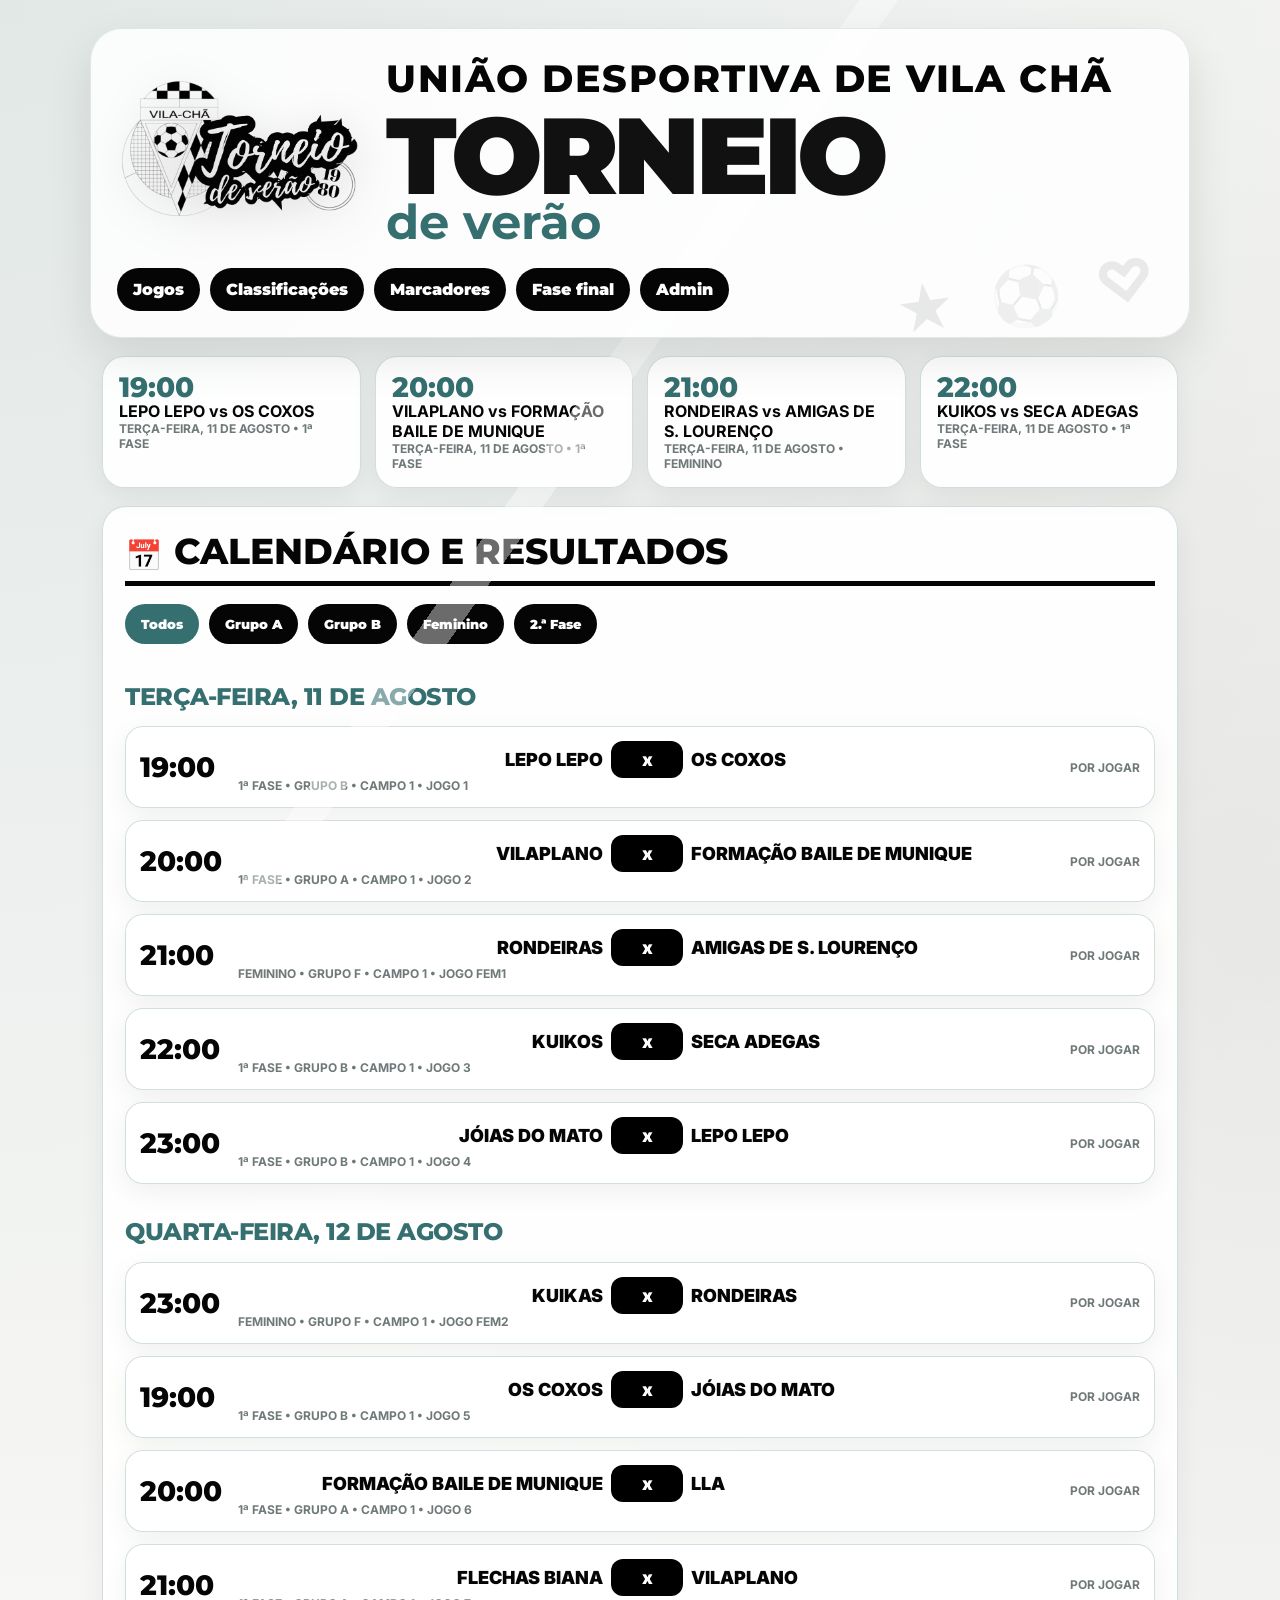
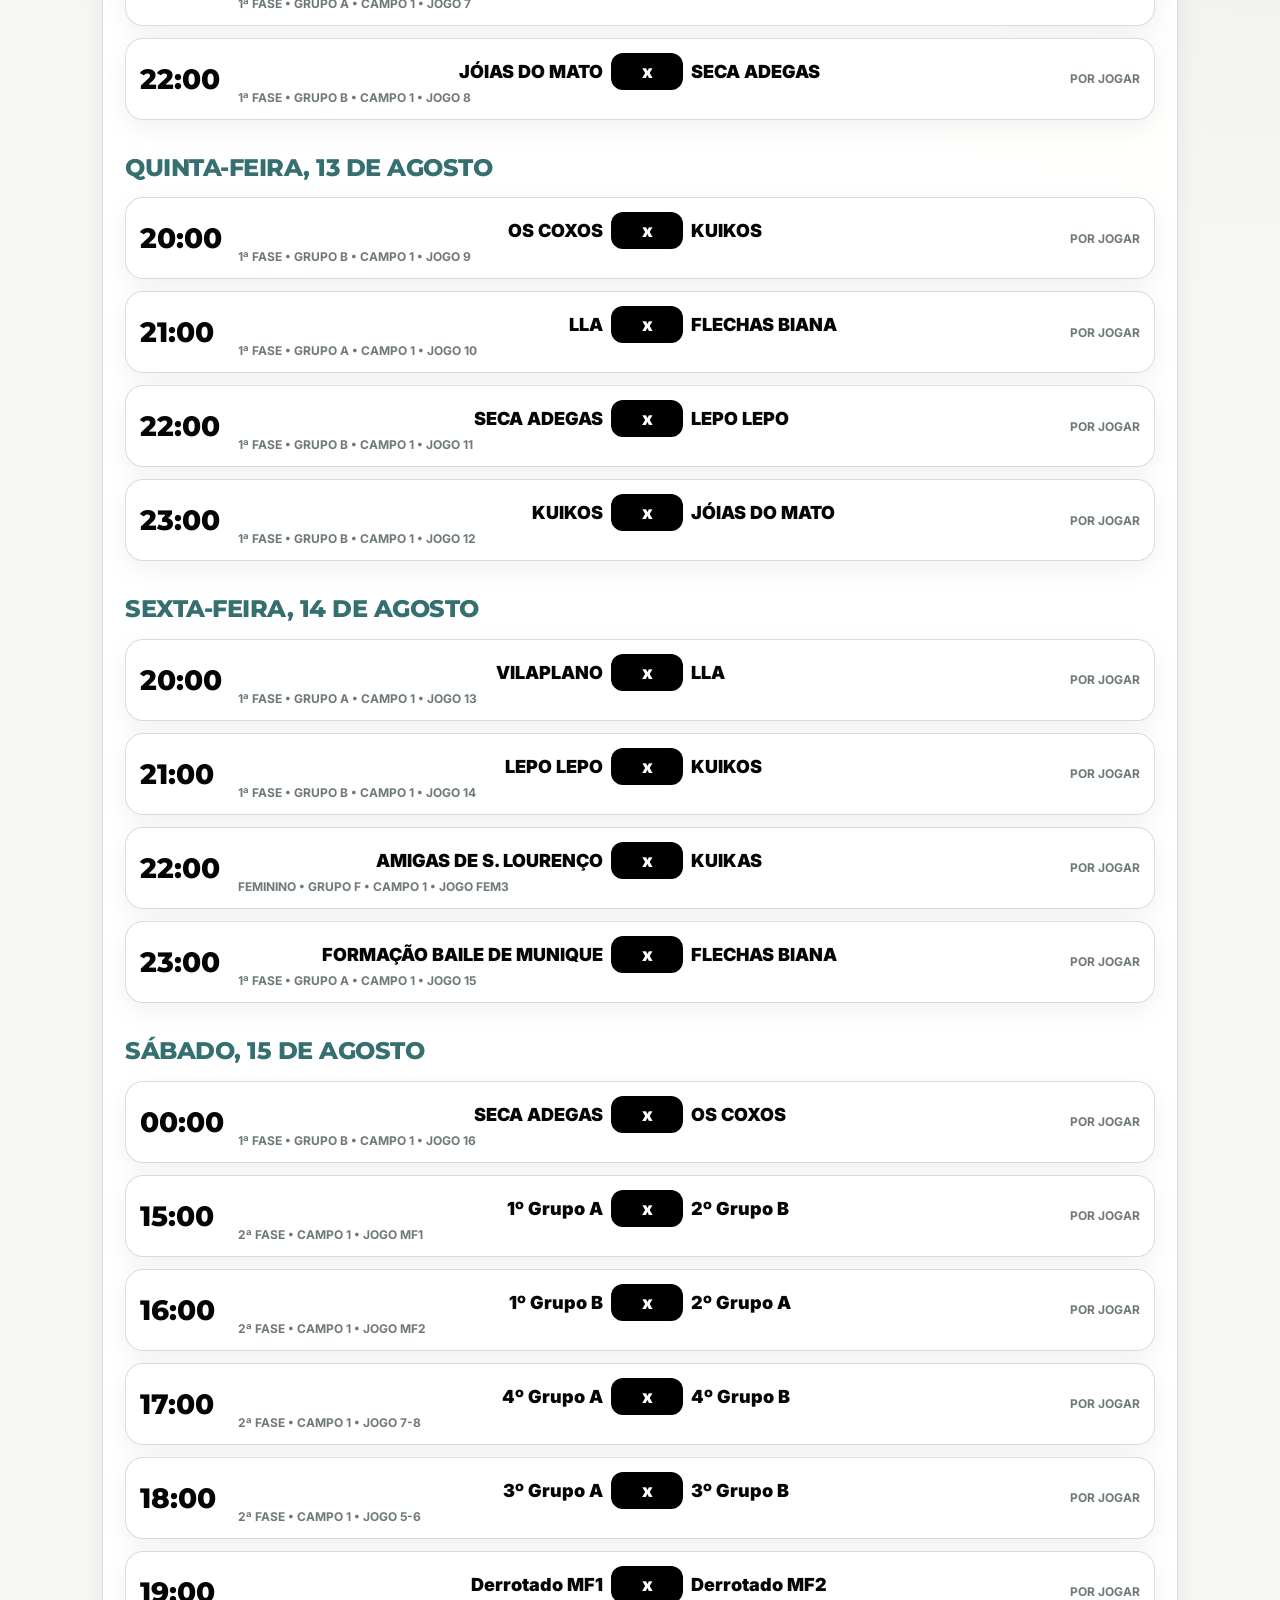
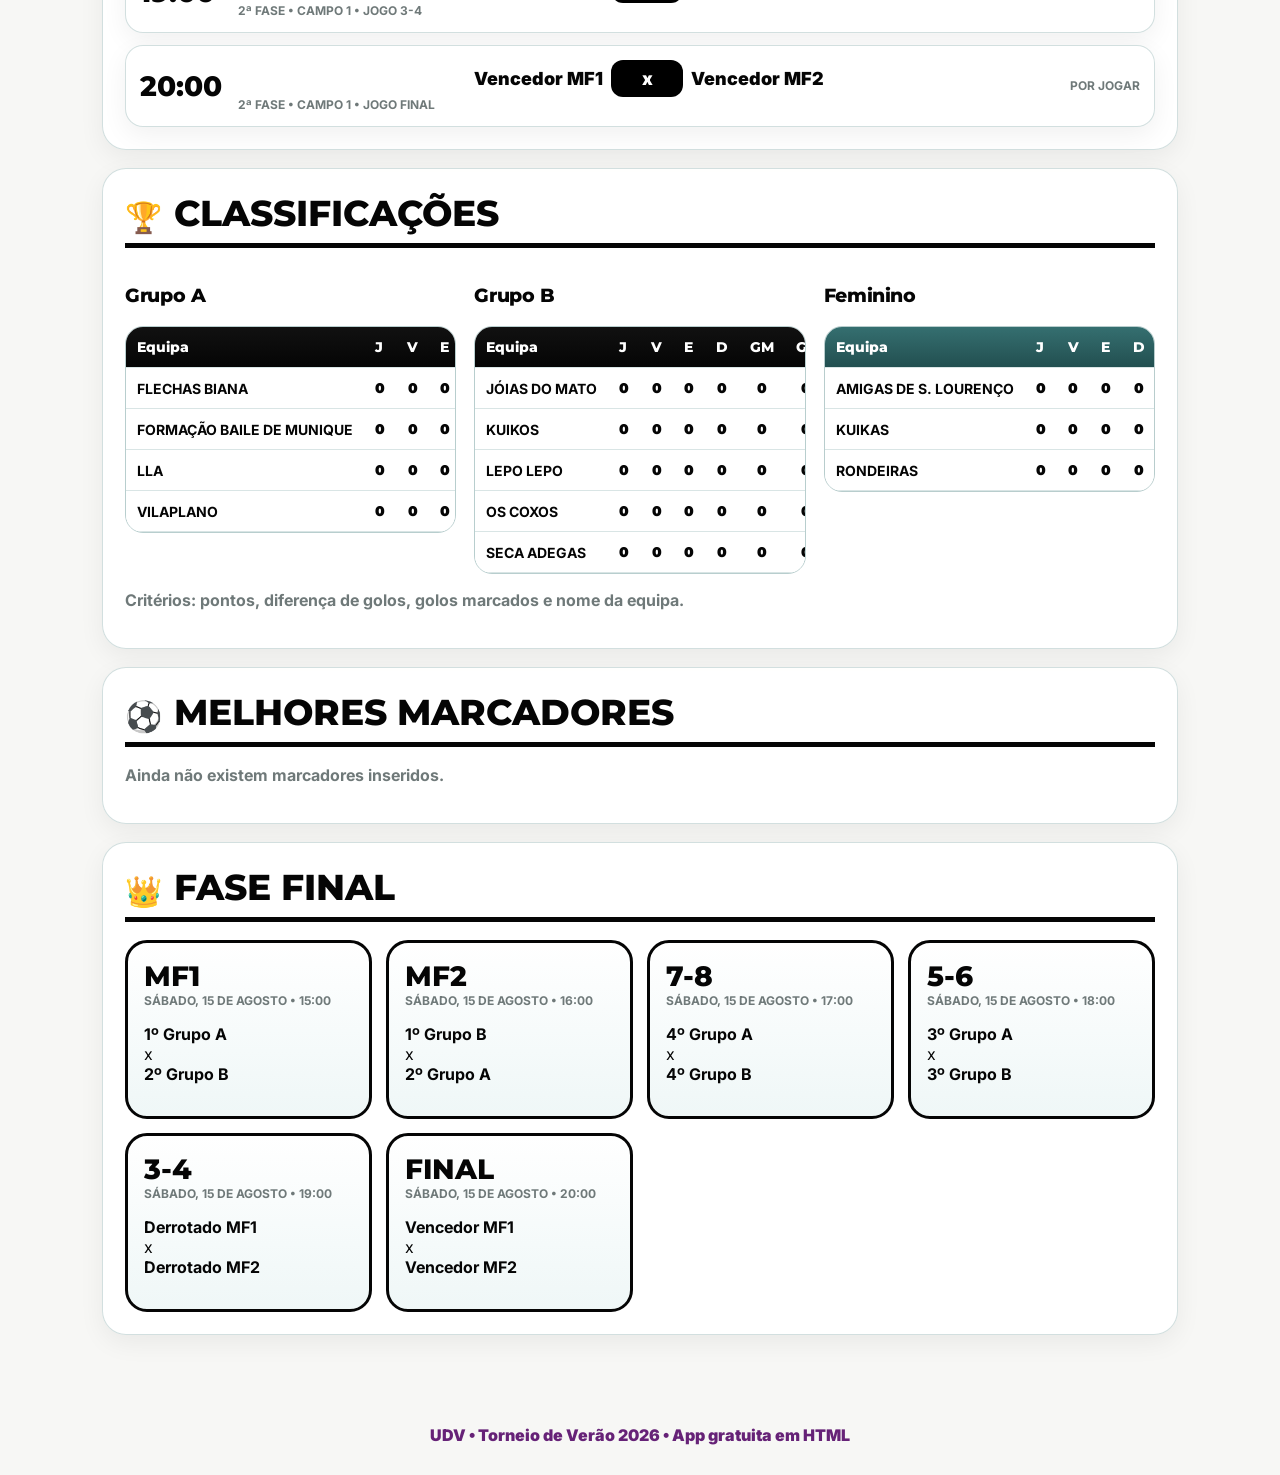
==== index.html @ 1152504f "Initial Commit" ====
<!doctype html>
<html lang="pt">
<head>
  <meta charset="utf-8" />
  <meta name="viewport" content="width=device-width, initial-scale=1" />
  <title>Torneio de Verão UDV 2026</title>
  <link rel="preconnect" href="https://fonts.googleapis.com">
  <link rel="preconnect" href="https://fonts.gstatic.com" crossorigin>
  <link href="https://fonts.googleapis.com/css2?family=Inter:wght@400;500;600;700;800;900&family=Montserrat:wght@600;700;800;900&display=swap" rel="stylesheet">
  <link rel="stylesheet" href="css/style.css" />
</head>
<body>
  <header class="hero">
    <div class="hero-top">
      <img class="brand-logo" src="assets/torneio-verao-logo.png" alt="Torneio de Verão UDV">
      <div>
        <p class="club">UNI&Atilde;O DESPORTIVA DE VILA CH&Atilde;</p>
        <h1><span>Torneio</span><small>de ver&atilde;o</small></h1>
      </div>
    </div>
    <nav class="tabs" aria-label="Navega&ccedil;&atilde;o principal">
      <a href="#jogos">Jogos</a><a href="#classificacoes">Classifica&ccedil;&otilde;es</a><a href="#marcadores">Marcadores</a><a href="#fase-final">Fase final</a><a href="admin.html">Admin</a>
    </nav>
  </header>

  <main>
    <section class="ticker" id="proximos"></section>

    <section class="panel" id="jogos">
      <div class="section-title"><span class="icon">&#128197;</span><h2>Calend&aacute;rio e resultados</h2></div>
      <div class="filters"><button data-filter="all" class="active">Todos</button><button data-filter="A">Grupo A</button><button data-filter="B">Grupo B</button><button data-filter="F">Feminino</button><button data-filter="2">2.&ordf; Fase</button></div>
      <div id="matches" class="match-list"></div>
    </section>

    <section class="panel" id="classificacoes">
      <div class="section-title"><span class="icon">&#127942;</span><h2>Classifica&ccedil;&otilde;es</h2></div>
      <div class="standings-grid"><div><h3>Grupo A</h3><div id="standingsA"></div></div><div><h3>Grupo B</h3><div id="standingsB"></div></div><div><h3>Feminino</h3><div id="standingsF"></div></div></div>
      <p class="hint">Crit&eacute;rios: pontos, diferen&ccedil;a de golos, golos marcados e nome da equipa.</p>
    </section>

    <section class="panel" id="marcadores">
      <div class="section-title"><span class="icon">&#9917;</span><h2>Melhores marcadores</h2></div>
      <div id="scorers"></div>
    </section>

    <section class="panel" id="fase-final">
      <div class="section-title"><span class="icon">&#128081;</span><h2>Fase final</h2></div>
      <div id="finals" class="finals-grid"></div>
    </section>
  </main>

  <footer>UDV &bull; Torneio de Ver&atilde;o 2026 &bull; App gratuita em HTML</footer>
  <script src="js/config.js"></script><script src="js/data.js"></script><script src="js/app.js"></script>
</body>
</html>
---- css/style.css ----
:root{--bg:#f7f7f5;--ink:#050505;--muted:#6f7979;--teal:#356f70;--teal2:#224f50;--line:#b8cece;--white:#fff;--shadow:0 18px 45px rgba(0,0,0,.1);--radius:24px}*{box-sizing:border-box}html{scroll-behavior:smooth}body{margin:0;background:radial-gradient(circle at 0 0,rgba(53,111,112,.11),transparent 34%),radial-gradient(circle at 100% 20%,rgba(0,0,0,.06),transparent 25%),var(--bg);font-family:Inter,system-ui,-apple-system,Segoe UI,sans-serif;color:var(--ink)}body:before{content:"";position:fixed;inset:0;pointer-events:none;background:linear-gradient(125deg,transparent 0 45%,rgba(255,255,255,.55) 45% 47%,transparent 47% 100%);opacity:.75}.hero{max-width:1100px;margin:28px auto 18px;padding:26px;border-radius:32px;background:rgba(255,255,255,.85);box-shadow:var(--shadow);border:1px solid rgba(53,111,112,.15);position:relative;overflow:hidden}.hero:after{content:"\2605   \26bd   \2661";position:absolute;right:22px;bottom:8px;font-size:58px;font-weight:900;letter-spacing:12px;opacity:.08;transform:rotate(-8deg)}.hero-top{display:flex;align-items:center;gap:22px}.crest-mini{width:76px;height:76px;border:4px solid var(--ink);border-radius:50%;display:grid;place-items:center;font-family:Montserrat,sans-serif;font-size:24px;background:repeating-linear-gradient(45deg,#fff 0 8px,#e8eeee 8px 16px)}.club{margin:0;font-weight:900;letter-spacing:.04em;font-size:clamp(20px,3vw,38px)}h1{margin:8px 0 0;line-height:.85}h1 span{font-family:Montserrat,sans-serif;text-transform:uppercase;font-size:clamp(56px,13vw,120px);letter-spacing:-.04em;color:#111;text-shadow:none;-webkit-text-stroke:0}h1 small{display:block;font-family:Montserrat,sans-serif;font-size:clamp(24px,5vw,52px);color:var(--teal);letter-spacing:0;font-weight:700}.tabs{display:flex;gap:10px;flex-wrap:wrap;margin-top:25px}.tabs a,.filters button{border:0;background:var(--ink);color:#fff;text-decoration:none;padding:12px 16px;border-radius:999px;font-weight:900;cursor:pointer}.tabs a:hover,.filters button.active,.filters button:hover{background:var(--teal)}main{max-width:1100px;margin:0 auto 60px;padding:0 12px}.ticker{display:grid;grid-template-columns:repeat(auto-fit,minmax(220px,1fr));gap:14px;margin:18px 0}.next-card,.match,.panel{background:rgba(255,255,255,.92);border:1px solid rgba(53,111,112,.22);box-shadow:0 8px 26px rgba(0,0,0,.06)}.next-card{border-radius:22px;padding:16px}.next-card .time{font-family:Montserrat;font-size:32px;color:var(--teal)}.panel{border-radius:var(--radius);padding:22px;margin:18px 0}.section-title{display:flex;align-items:center;gap:12px;border-bottom:5px solid var(--ink);margin-bottom:18px}.section-title h2{font-family:Montserrat;margin:0 0 8px;font-size:36px;text-transform:uppercase}.icon{font-size:30px}.filters{display:flex;gap:10px;flex-wrap:wrap;margin-bottom:17px}.match-list{display:grid;gap:12px}.day-title{font-family:Montserrat;font-size:28px;color:var(--teal);margin:22px 0 4px;text-transform:uppercase}.match{border-radius:18px;display:grid;grid-template-columns:84px 1fr auto;gap:14px;align-items:center;padding:14px}.match .time{font-family:Montserrat;font-size:26px}.teams{display:grid;grid-template-columns:1fr auto 1fr;align-items:center;gap:8px;font-weight:900;font-size:18px}.teams .home{text-align:right}.teams .score{min-width:72px;text-align:center;background:#000;color:#fff;border-radius:12px;padding:8px}.meta{color:var(--muted);font-weight:700;font-size:12px;text-transform:uppercase}.standings-grid{display:grid;grid-template-columns:repeat(auto-fit,minmax(280px,1fr));gap:18px}.table-wrap{overflow:auto;border-radius:18px;border:1px solid var(--line)}table{width:100%;border-collapse:collapse;background:#fff}th{background:linear-gradient(0deg,var(--ink),#111);color:#fff;text-align:left}th,td{padding:11px;border-bottom:1px solid #d9e5e5;white-space:nowrap}td.num{text-align:center;font-weight:900}.hint{color:var(--muted);font-weight:700}.scorer-row{display:grid;grid-template-columns:42px 1fr 70px;gap:10px;padding:13px;border-bottom:1px solid #dde7e7;background:#fff}.scorer-row:first-child{border-radius:18px 18px 0 0}.scorer-row:last-child{border-radius:0 0 18px 18px}.rank{font-family:Montserrat;color:var(--teal);font-size:26px}.finals-grid{display:grid;grid-template-columns:repeat(auto-fit,minmax(245px,1fr));gap:14px}.final-card{border:3px solid var(--ink);border-radius:22px;padding:16px;background:linear-gradient(180deg,#fff,#eff7f7)}.final-card strong{display:block;font-family:Montserrat;font-size:28px}.admin-hero h1 span{font-size:clamp(42px,10vw,100px)}form{display:grid;gap:16px}label{font-weight:900}input,select,textarea{width:100%;padding:13px;border:2px solid var(--line);border-radius:14px;font:inherit;margin-top:6px;background:#fff}textarea{min-height:130px}.score-row{display:grid;grid-template-columns:1fr 1fr;gap:14px}.primary{background:var(--teal);color:#fff;border:0;border-radius:18px;font-weight:900;font-size:18px;padding:15px;cursor:pointer}.status{font-weight:900;margin-top:14px}footer{text-align:center;font-weight:900;color:#627;padding:30px}@media(max-width:720px){.hero{margin:10px;border-radius:22px;padding:18px}.hero-top{align-items:flex-start}.crest-mini{width:58px;height:58px;font-size:18px}.match{grid-template-columns:1fr}.teams{grid-template-columns:1fr;gap:4px}.teams .home,.teams .away{text-align:left}.teams .score{width:max-content}.score-row{grid-template-columns:1fr}.section-title h2{font-size:28px}}

/* =========================================================
   CLEAN TYPOGRAPHY OVERRIDE - Montserrat + Inter everywhere
   ========================================================= */
:root{
  --font-text:'Inter', Arial, Helvetica, sans-serif;
  --font-title:'Montserrat', Arial, Helvetica, sans-serif;
}

html,
body,
main,
section,
article,
header,
footer,
nav,
div,
span,
p,
a,
button,
input,
select,
textarea,
label,
small,
table,
thead,
tbody,
tr,
th,
td,
li{
  font-family:var(--font-text) !important;
}

h1,
h2,
h3,
h4,
h5,
h6,
.club,
.crest-mini,
.section-title h2,
.day-title,
.match .time,
.next-card .time,
.rank,
.final-card strong,
.tabs a,
.filters button,
.primary,
th,
td.num,
.teams,
.time{
  font-family:var(--font-title) !important;
}

h1 span{
  font-family:var(--font-title) !important;
  font-weight:900 !important;
  color:#111 !important;
  text-shadow:none !important;
  -webkit-text-stroke:0 !important;
  letter-spacing:-0.045em !important;
}

h1 small{
  font-family:var(--font-title) !important;
  font-weight:700 !important;
  color:var(--teal) !important;
  text-shadow:none !important;
  -webkit-text-stroke:0 !important;
}

.club,
.section-title h2,
.day-title,
.match .time,
.next-card .time,
.final-card strong,
th{
  font-weight:800 !important;
}

h3{
  font-family:var(--font-title) !important;
  font-weight:800 !important;
  letter-spacing:-0.02em;
}

.match .time,
.next-card .time{
  font-size:28px;
  line-height:1;
}

.day-title{
  font-size:24px;
  line-height:1.15;
}

table,
th,
td{
  font-size:14px;
}

/* =========================================================
   FINAL APP POLISH: clean fonts, UDV image and female table
   ========================================================= */
:root{
  --font-text:'Inter', Arial, Helvetica, sans-serif;
  --font-title:'Montserrat', Arial, Helvetica, sans-serif;
}

html,body,main,section,article,header,footer,nav,div,span,p,a,button,input,select,textarea,label,small,table,thead,tbody,tr,th,td,li{
  font-family:var(--font-text) !important;
}

h1,h2,h3,h4,h5,h6,.club,.section-title h2,.day-title,.match .time,.next-card .time,.rank,.final-card strong,.tabs a,.filters button,.primary,th,td.num,.teams,.time{
  font-family:var(--font-title) !important;
}

.brand-logo{
  width:clamp(135px, 22vw, 245px);
  height:auto;
  object-fit:contain;
  flex:0 0 auto;
  filter:drop-shadow(0 10px 22px rgba(0,0,0,.14));
}

.crest-mini{display:none !important;}

.hero-top{
  gap:24px;
}

h1 span{
  color:#111 !important;
  text-shadow:none !important;
  -webkit-text-stroke:0 !important;
  font-weight:900 !important;
  letter-spacing:-0.045em !important;
  font-size:clamp(44px, 9vw, 108px) !important;
}

h1 small{
  color:var(--teal) !important;
  font-weight:700 !important;
  font-size:clamp(22px, 4vw, 48px) !important;
  letter-spacing:0 !important;
}

.club,.section-title h2,.day-title,.match .time,.next-card .time,.final-card strong,th,h3{
  font-weight:800 !important;
}

.standings-grid{
  grid-template-columns:repeat(auto-fit,minmax(260px,1fr));
}

#standingsF .table-wrap{
  border-color:rgba(53,111,112,.35);
}

#standingsF th{
  background:linear-gradient(0deg,var(--teal2),var(--teal));
}

@media(max-width:720px){
  .hero-top{
    flex-direction:column;
    align-items:flex-start;
    gap:12px;
  }
  .brand-logo{
    width:min(76vw, 300px);
    align-self:center;
    margin-bottom:2px;
  }
  h1 span{
    font-size:clamp(38px, 15vw, 74px) !important;
  }
  h1 small{
    font-size:clamp(20px, 8vw, 34px) !important;
  }
  .club{
    font-size:clamp(16px, 5vw, 24px) !important;
  }
  main{padding:0 10px 70px;}
  .panel{padding:16px;}
  .match .time,.next-card .time{font-size:25px;}
}
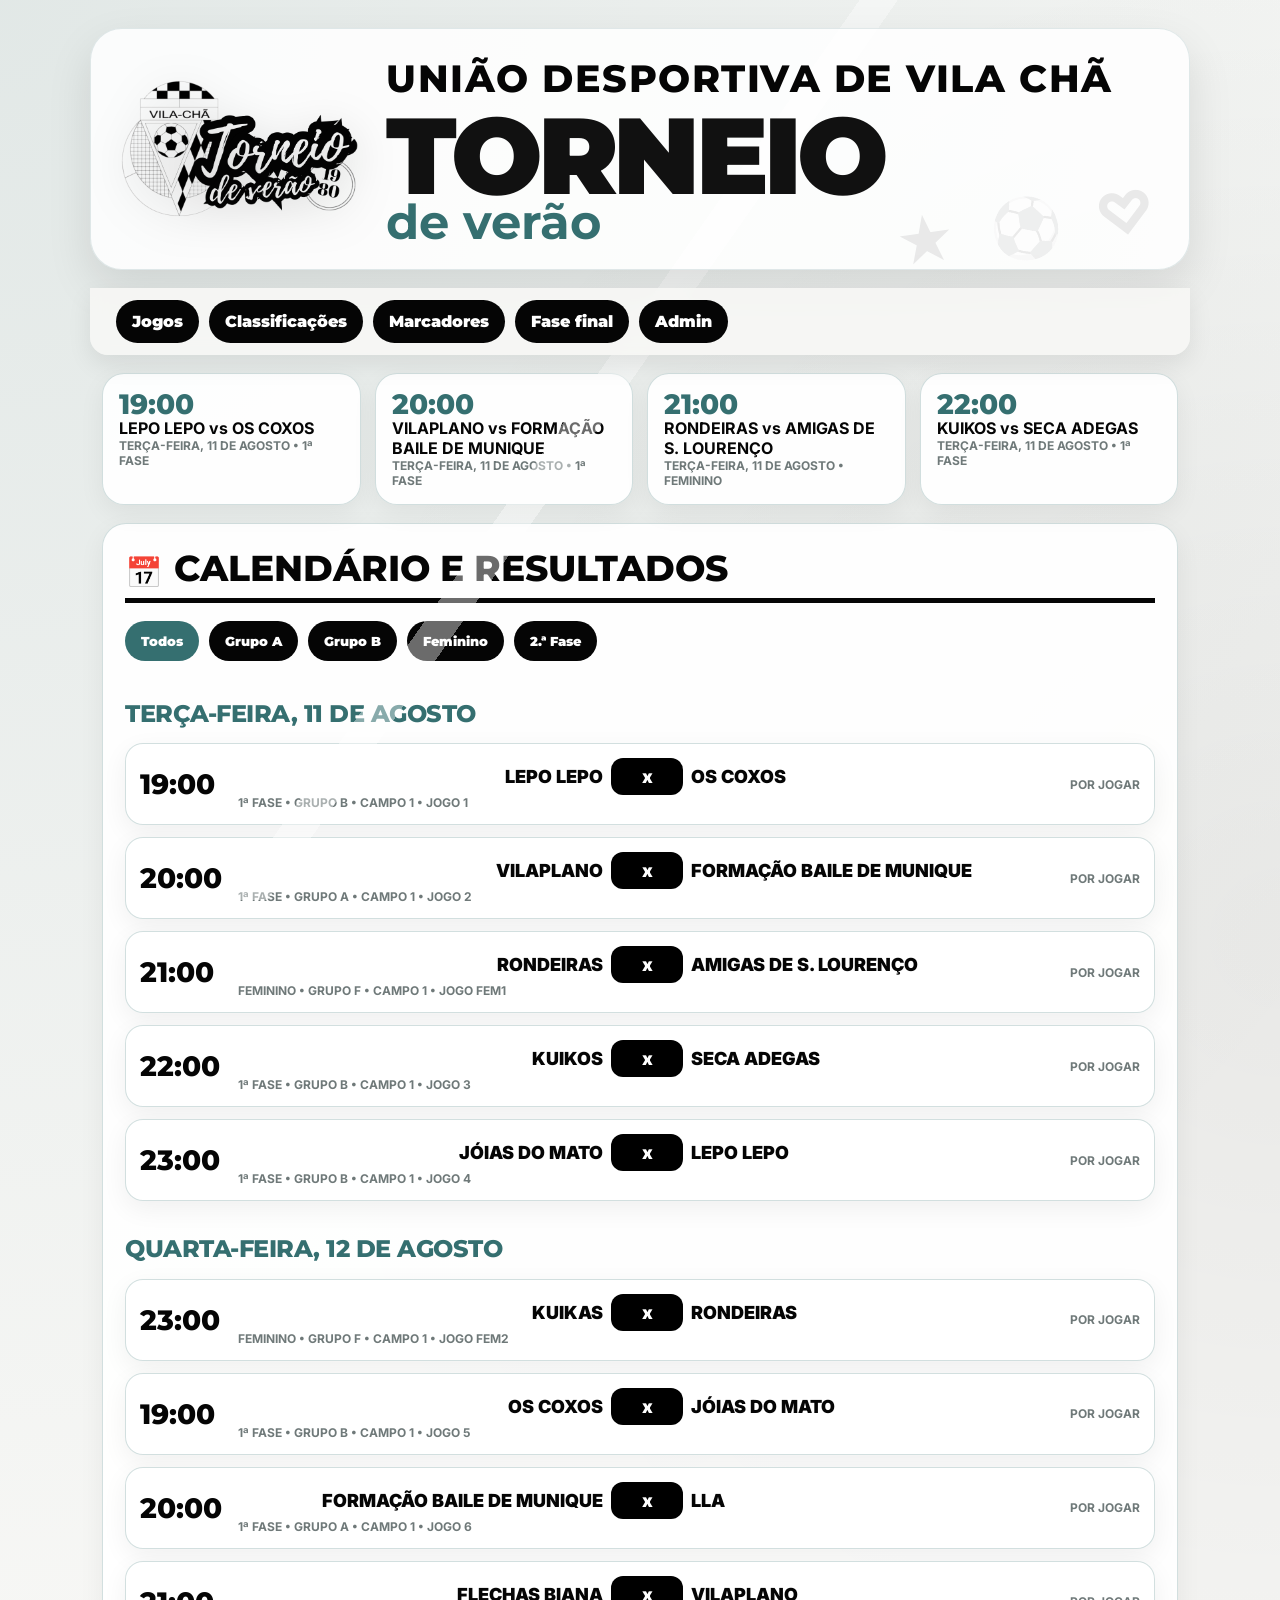
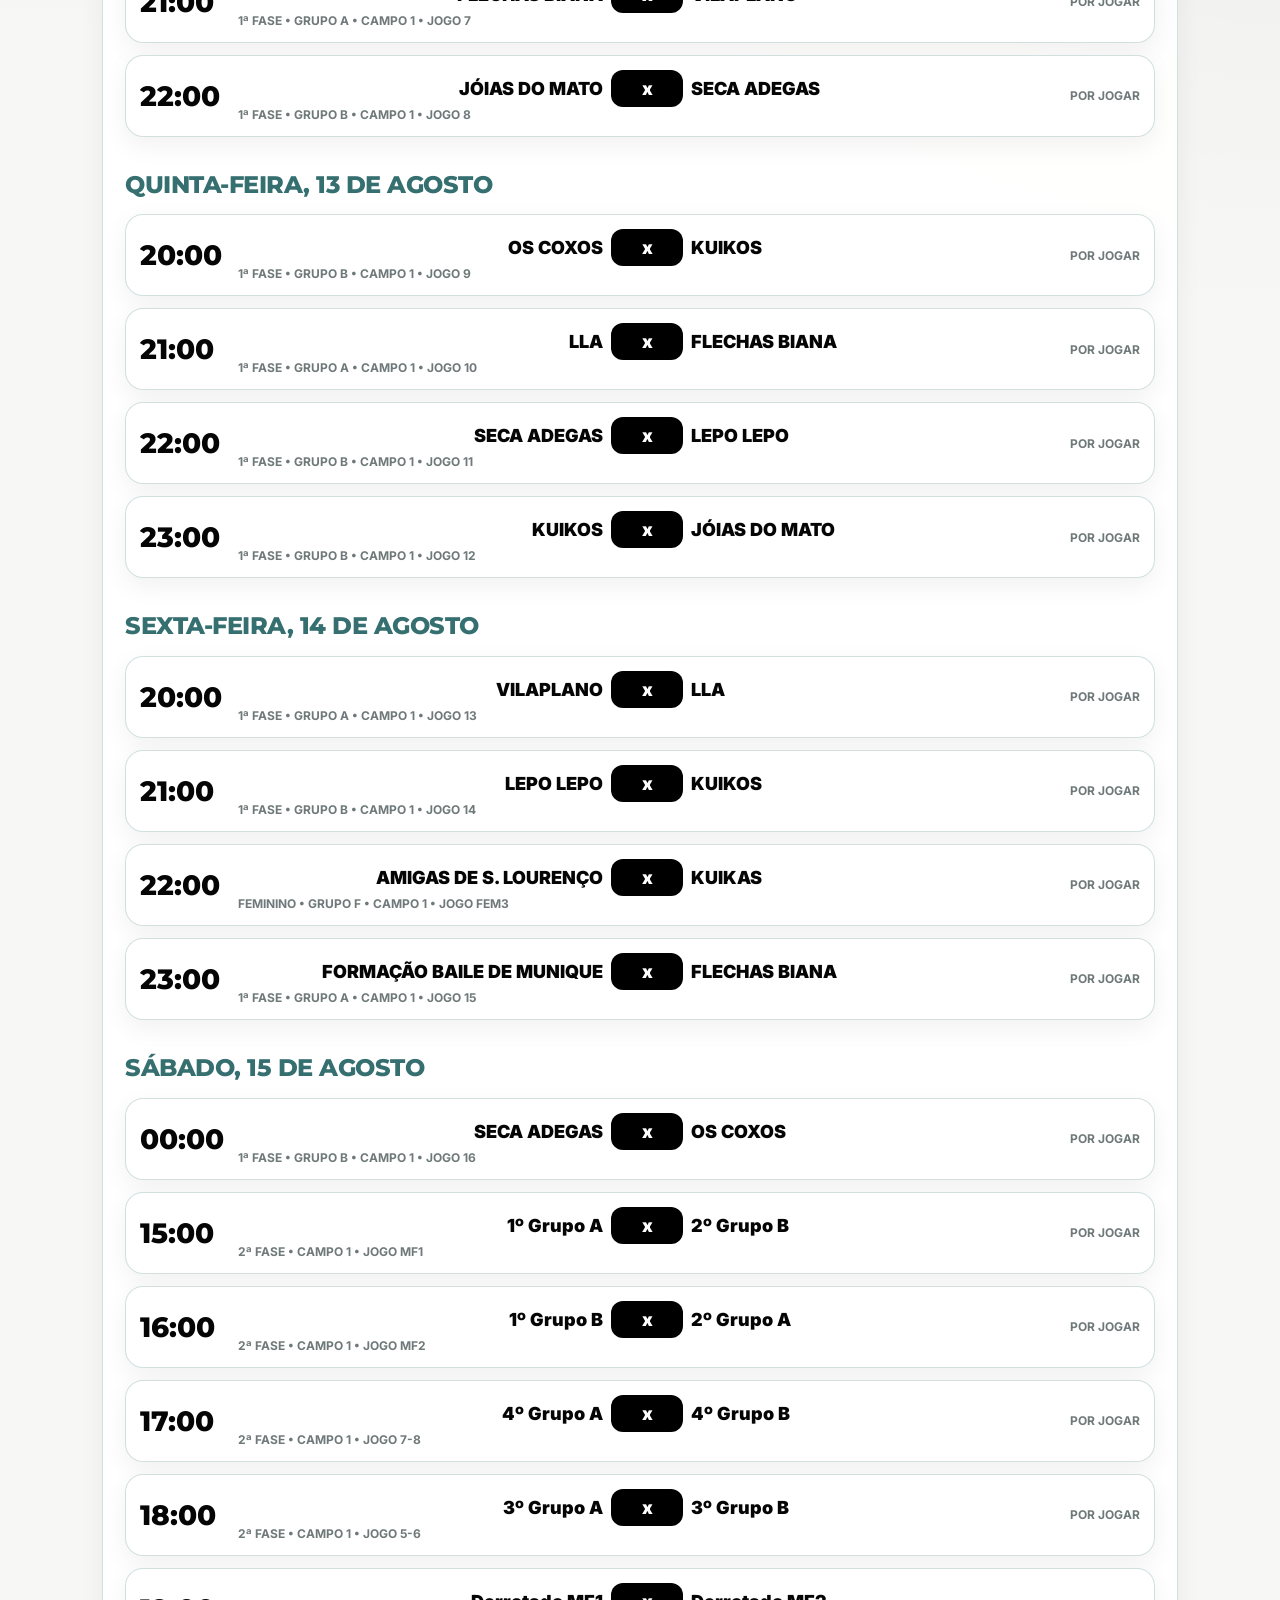
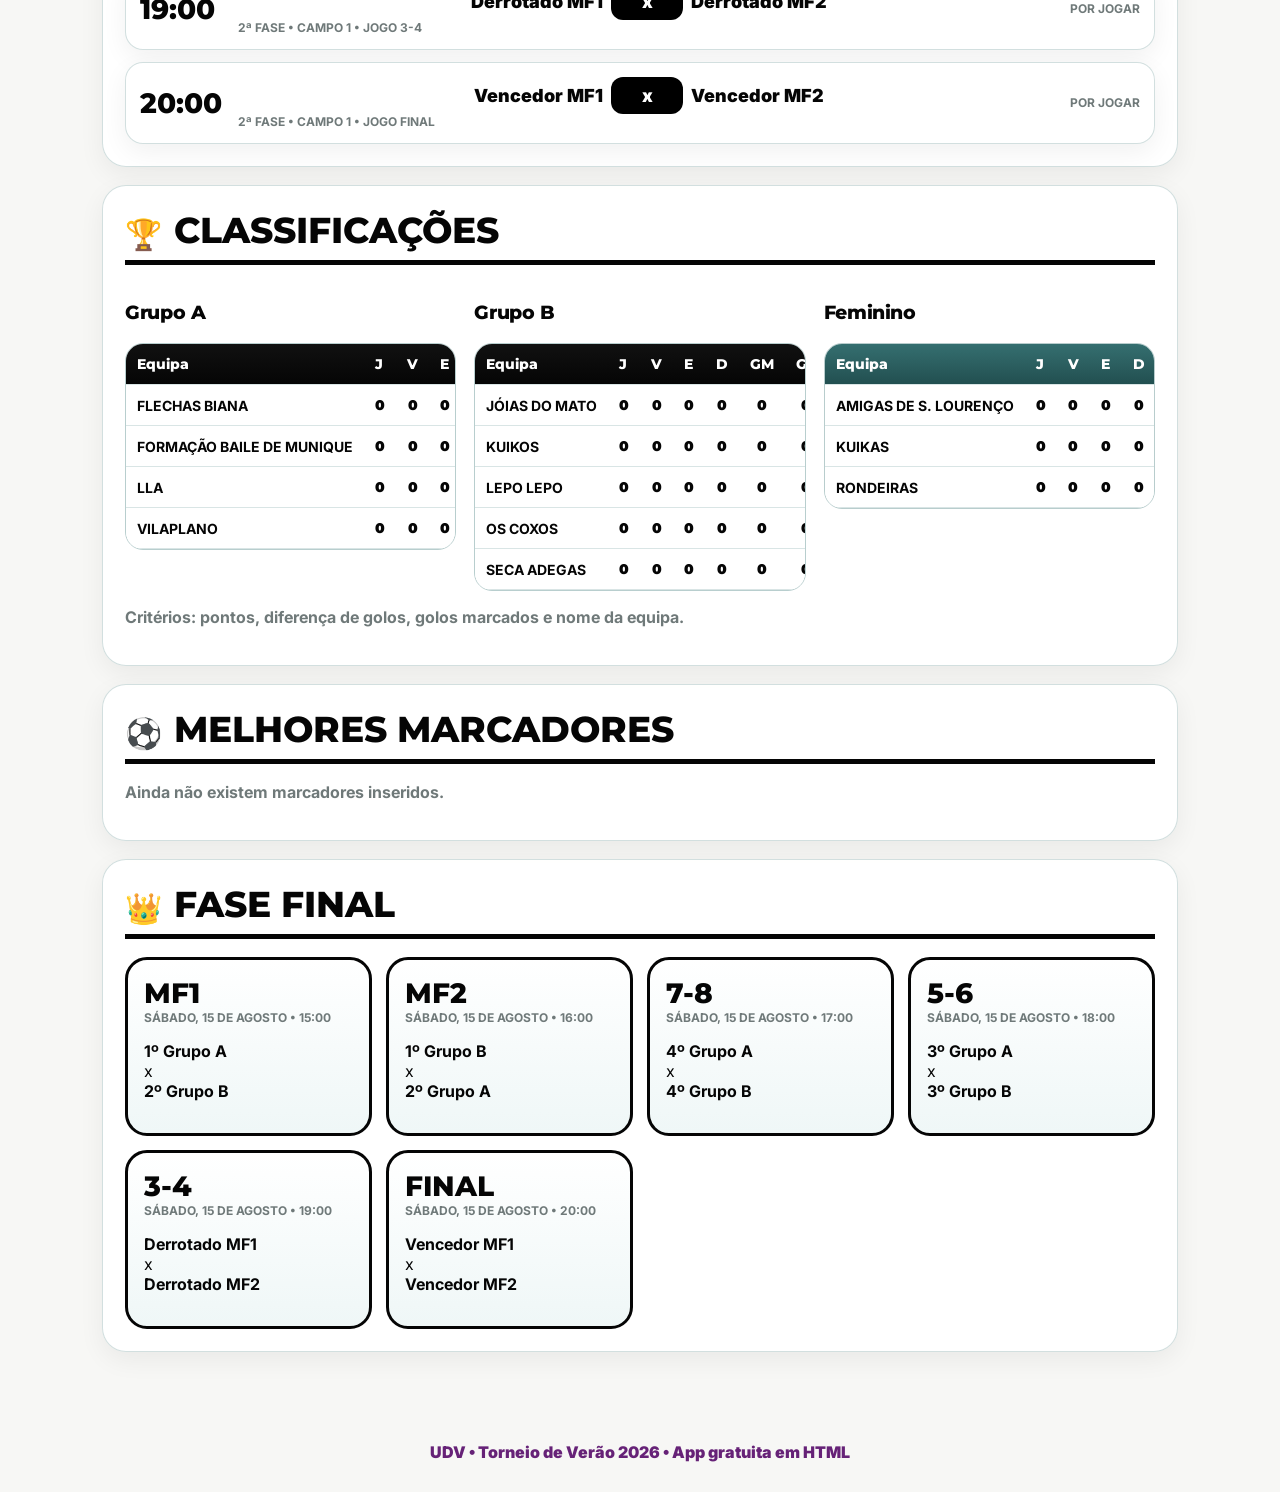
==== commit 8be4b7dd: "StickyBar update" ====
--- a/index.html
+++ b/index.html
@@ -18,12 +18,14 @@
         <h1><span>Torneio</span><small>de ver&atilde;o</small></h1>
       </div>
     </div>
-    <nav class="tabs" aria-label="Navega&ccedil;&atilde;o principal">
-      <a href="#jogos">Jogos</a><a href="#classificacoes">Classifica&ccedil;&otilde;es</a><a href="#marcadores">Marcadores</a><a href="#fase-final">Fase final</a><a href="admin.html">Admin</a>
-    </nav>
   </header>
+  <nav class="tabs" aria-label="Navega&ccedil;&atilde;o principal">
+    <a href="#jogos">Jogos</a><a href="#classificacoes">Classifica&ccedil;&otilde;es</a><a href="#marcadores">Marcadores</a><a href="#fase-final">Fase final</a><a href="admin.html">Admin</a>
+  </nav>
 
   <main>
+    <div id="loader" class="loader"><div class="spinner"></div><span>A carregar dados do torneio&hellip;</span></div>
+
     <section class="ticker" id="proximos"></section>
 
     <section class="panel" id="jogos">
--- a/css/style.css
+++ b/css/style.css
@@ -172,6 +172,13 @@
   background:linear-gradient(0deg,var(--teal2),var(--teal));
 }
 
+.tabs{position:sticky;top:0;z-index:40;max-width:1100px;margin:0 auto 18px;background:rgba(247,247,245,.92);backdrop-filter:blur(8px);-webkit-backdrop-filter:blur(8px);padding:12px 26px;border-radius:0 0 18px 18px;box-shadow:0 10px 24px rgba(0,0,0,.08)}
+@media(max-width:720px){.tabs{padding:10px 18px}}
+.loader{display:flex;align-items:center;justify-content:center;gap:12px;padding:24px;margin:18px 0;font-weight:800;color:var(--muted)}
+.spinner{width:26px;height:26px;border:4px solid var(--line);border-top-color:var(--teal);border-radius:50%;animation:udv-spin .8s linear infinite}
+.loader.hidden{display:none}
+@keyframes udv-spin{to{transform:rotate(360deg)}}
+
 @media(max-width:720px){
   .hero-top{
     flex-direction:column;
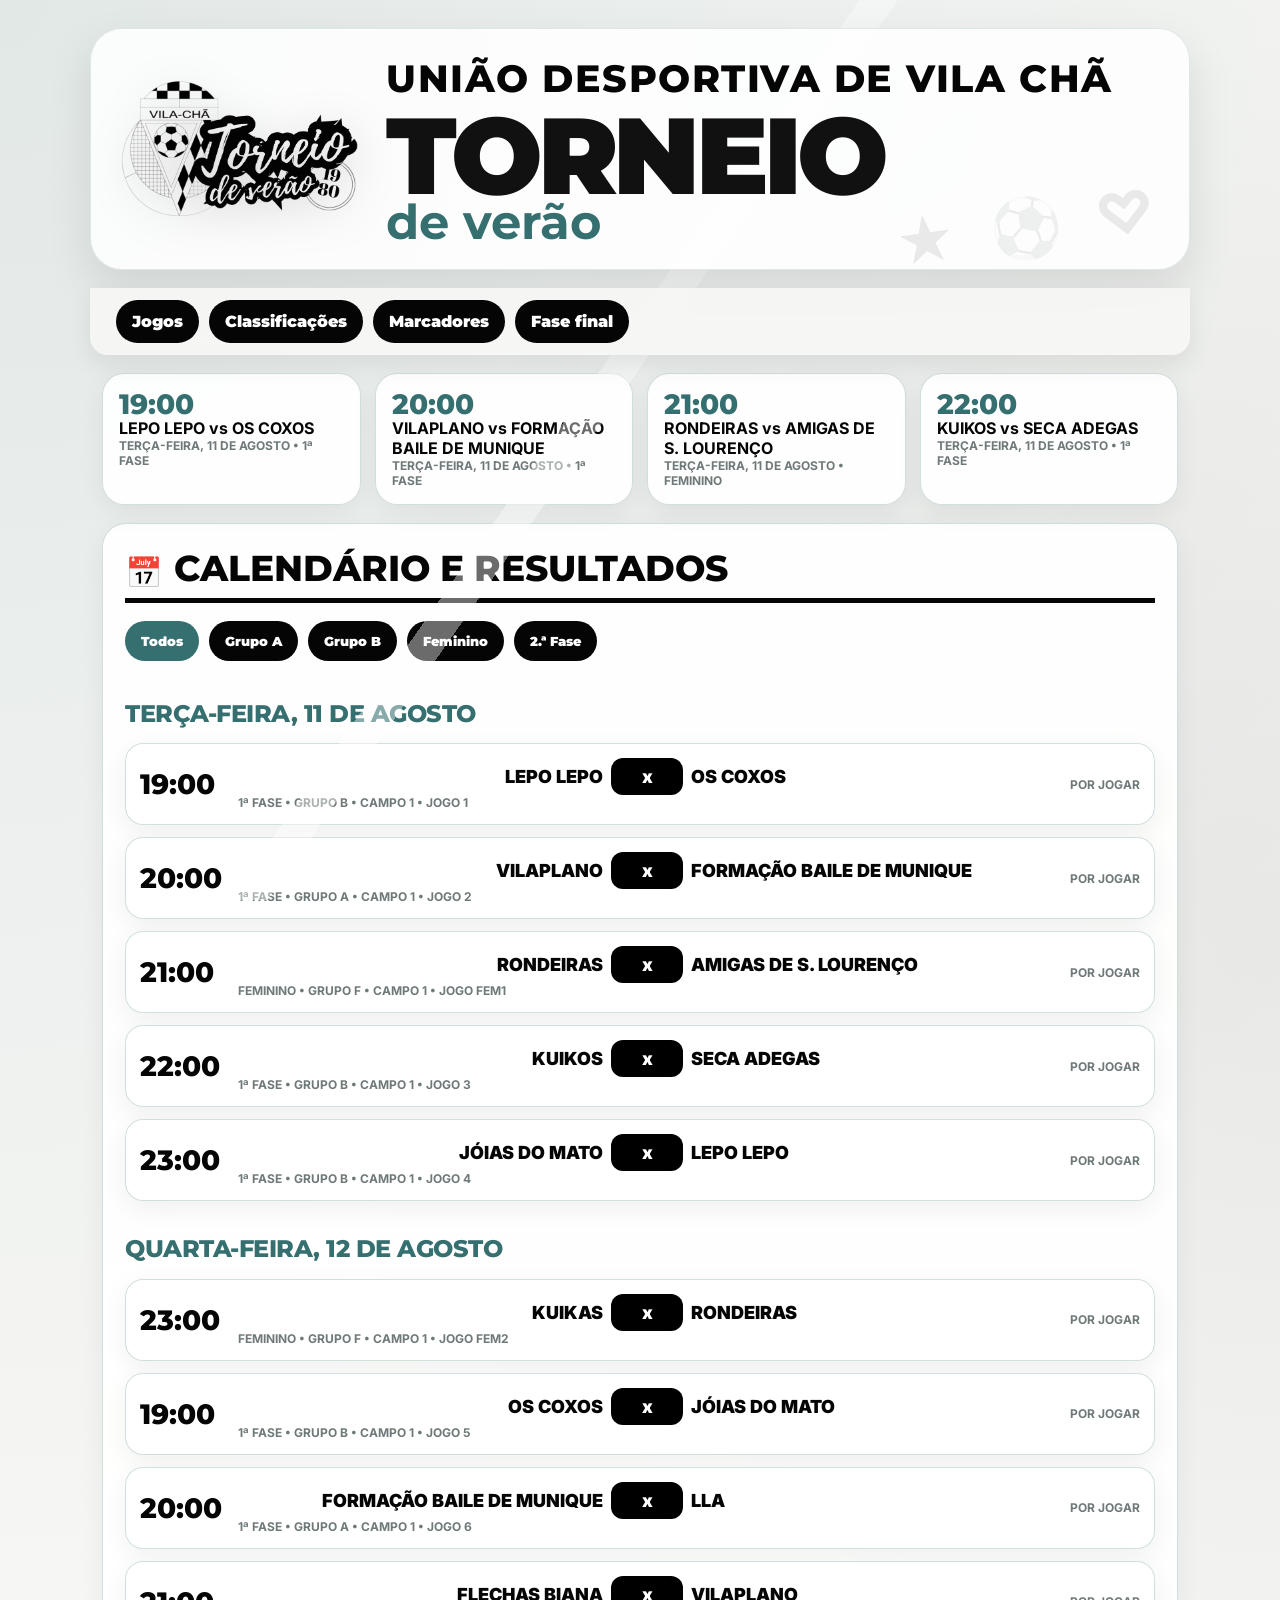
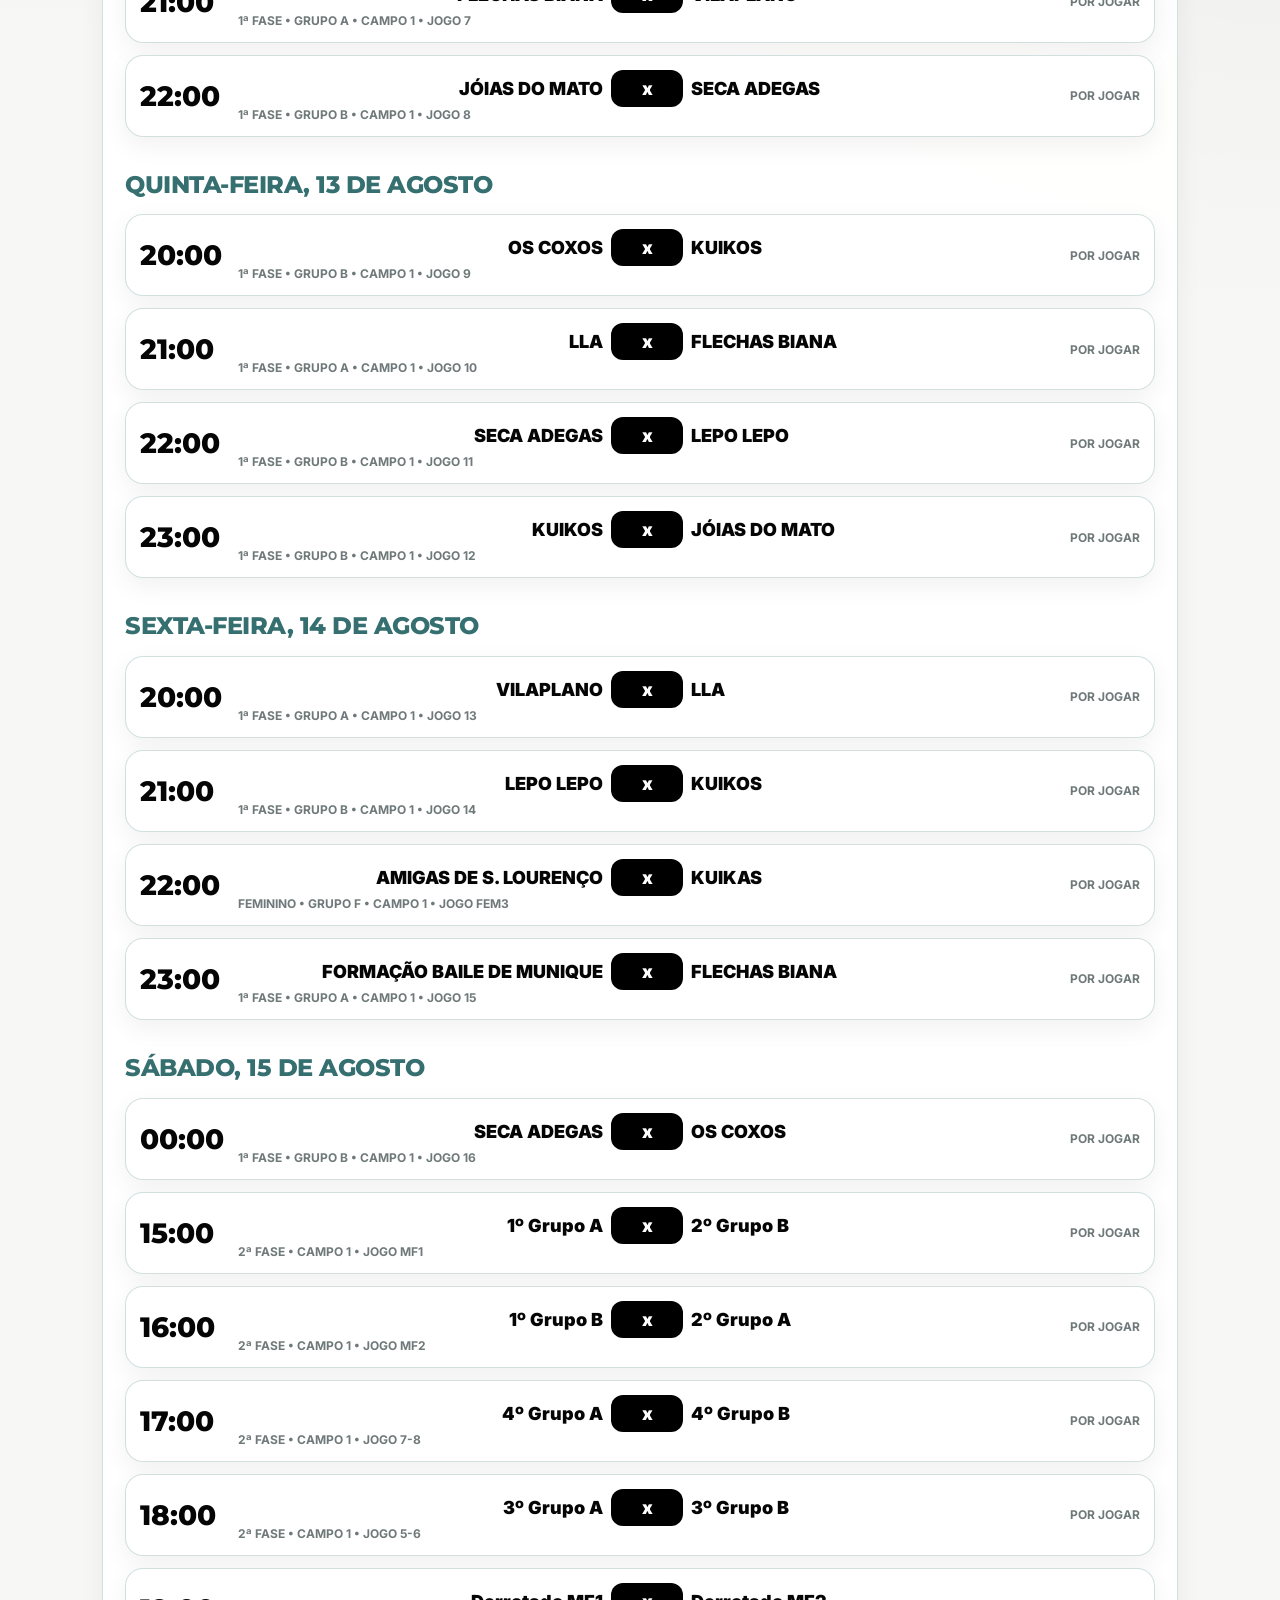
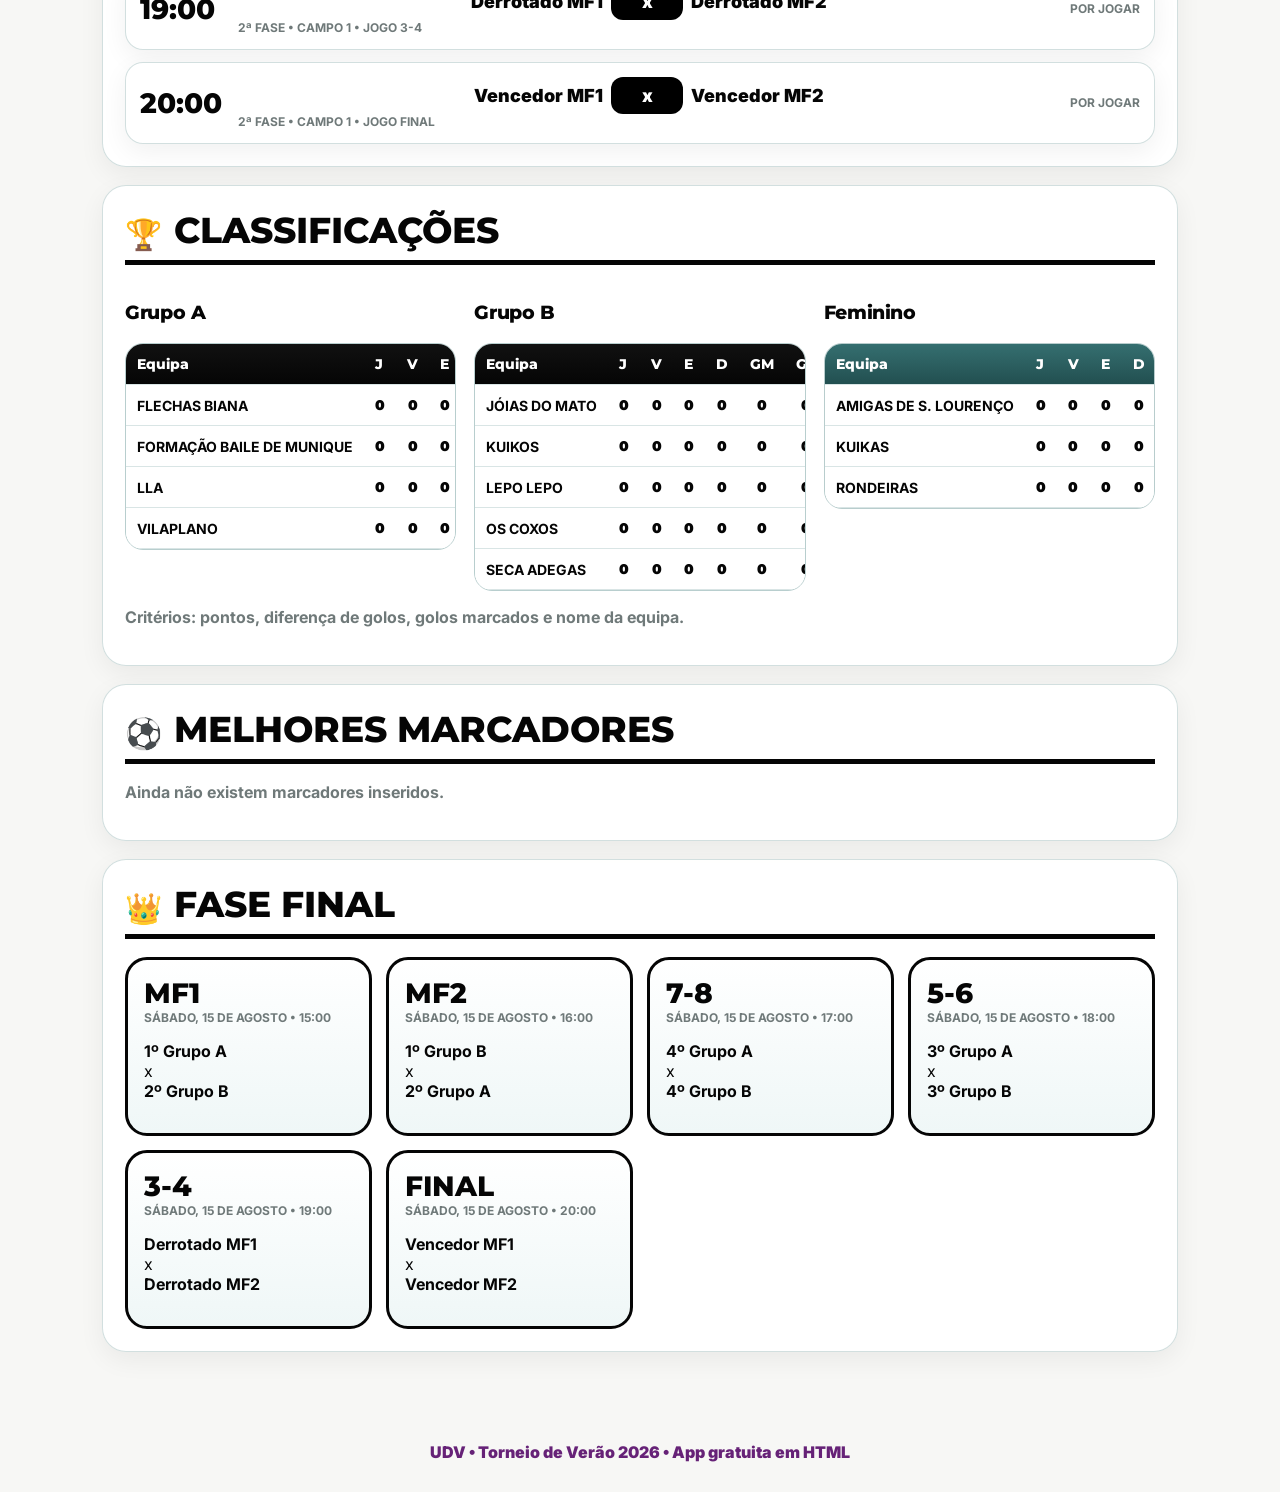
==== commit 82bdb453: "Admin button remove" ====
--- a/index.html
+++ b/index.html
@@ -20,7 +20,7 @@
     </div>
   </header>
   <nav class="tabs" aria-label="Navega&ccedil;&atilde;o principal">
-    <a href="#jogos">Jogos</a><a href="#classificacoes">Classifica&ccedil;&otilde;es</a><a href="#marcadores">Marcadores</a><a href="#fase-final">Fase final</a><a href="admin.html">Admin</a>
+    <a href="#jogos">Jogos</a><a href="#classificacoes">Classifica&ccedil;&otilde;es</a><a href="#marcadores">Marcadores</a><a href="#fase-final">Fase final</a>
   </nav>
 
   <main>
--- a/css/style.css
+++ b/css/style.css
@@ -173,7 +173,7 @@
 }
 
 .tabs{position:sticky;top:0;z-index:40;max-width:1100px;margin:0 auto 18px;background:rgba(247,247,245,.92);backdrop-filter:blur(8px);-webkit-backdrop-filter:blur(8px);padding:12px 26px;border-radius:0 0 18px 18px;box-shadow:0 10px 24px rgba(0,0,0,.08)}
-@media(max-width:720px){.tabs{padding:10px 18px}}
+@media(max-width:720px){.tabs{padding:10px 18px;flex-wrap:nowrap;justify-content:flex-start;overflow-x:auto;-webkit-overflow-scrolling:touch;scrollbar-width:none;-webkit-mask-image:linear-gradient(to right,transparent 0,#000 18px,#000 calc(100% - 32px),transparent 100%);mask-image:linear-gradient(to right,transparent 0,#000 18px,#000 calc(100% - 32px),transparent 100%)}.tabs::-webkit-scrollbar{display:none}.tabs a{white-space:nowrap;flex:0 0 auto}}
 .loader{display:flex;align-items:center;justify-content:center;gap:12px;padding:24px;margin:18px 0;font-weight:800;color:var(--muted)}
 .spinner{width:26px;height:26px;border:4px solid var(--line);border-top-color:var(--teal);border-radius:50%;animation:udv-spin .8s linear infinite}
 .loader.hidden{display:none}
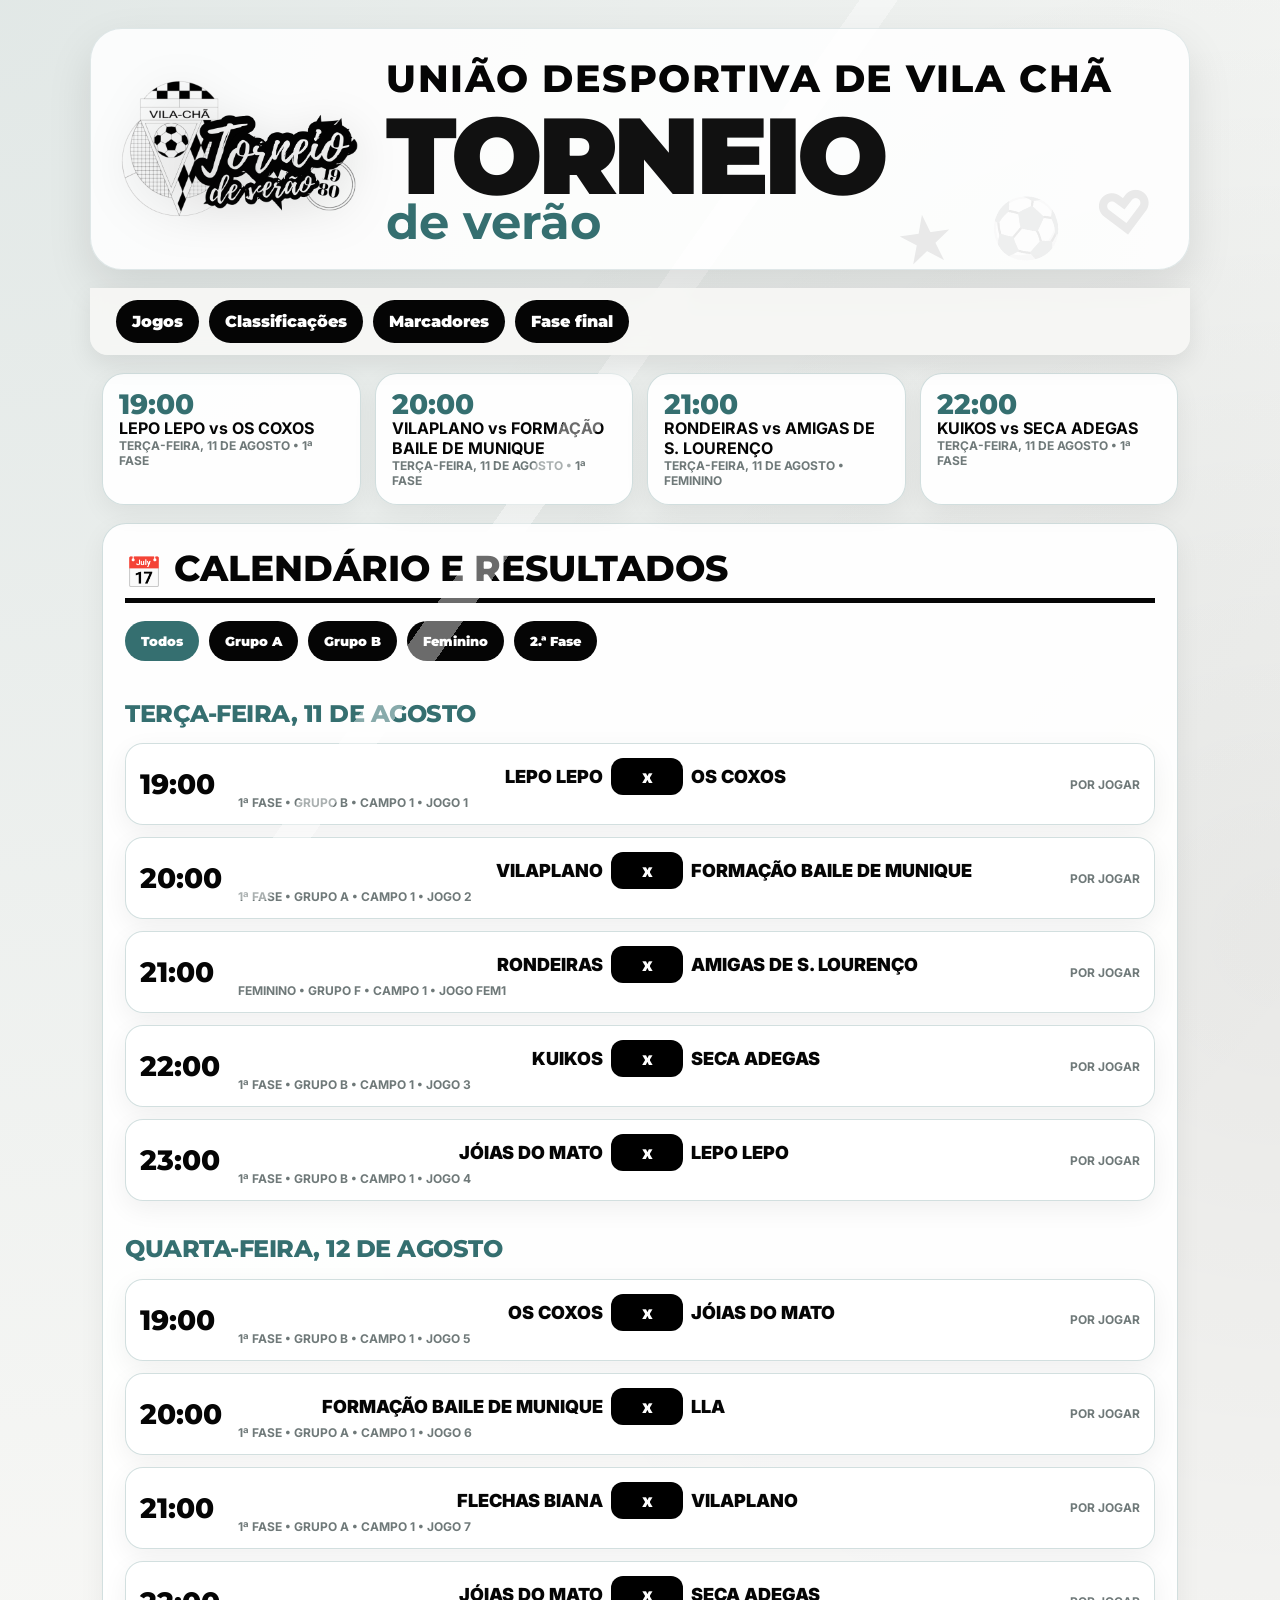
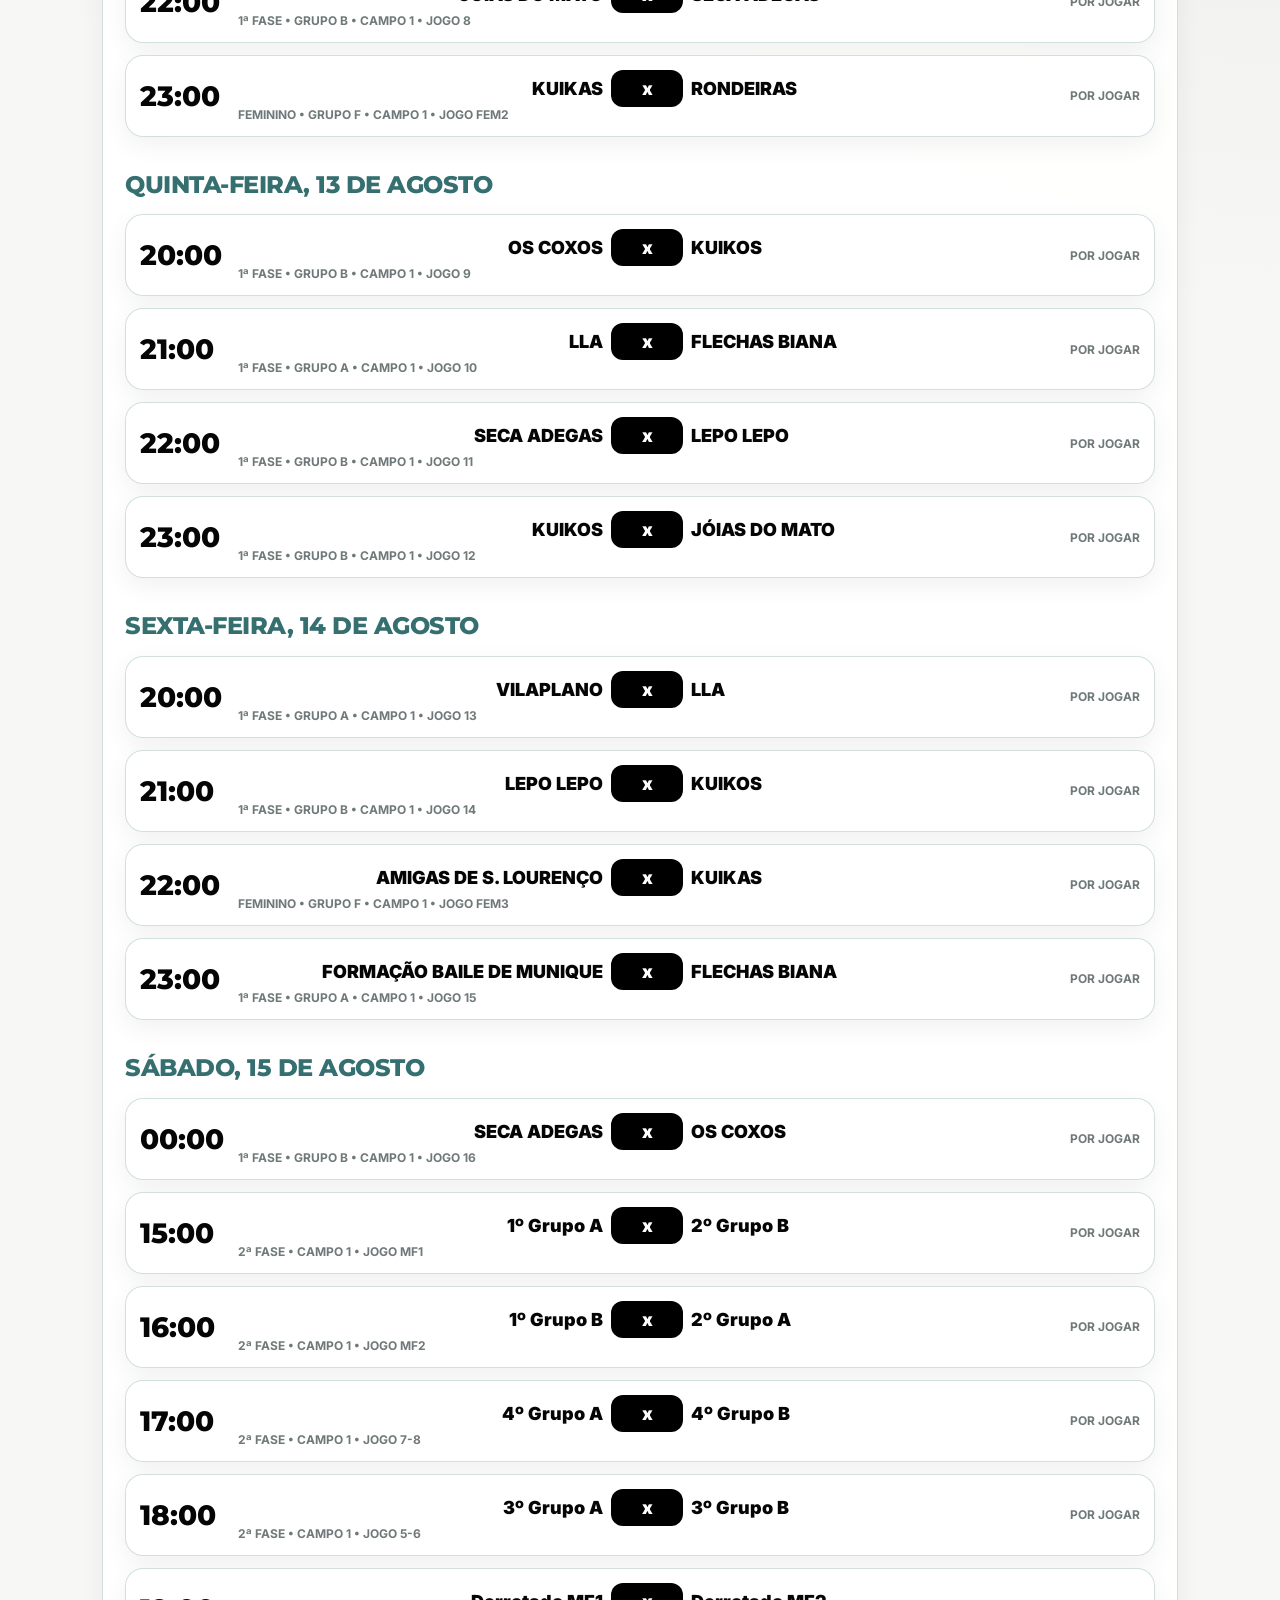
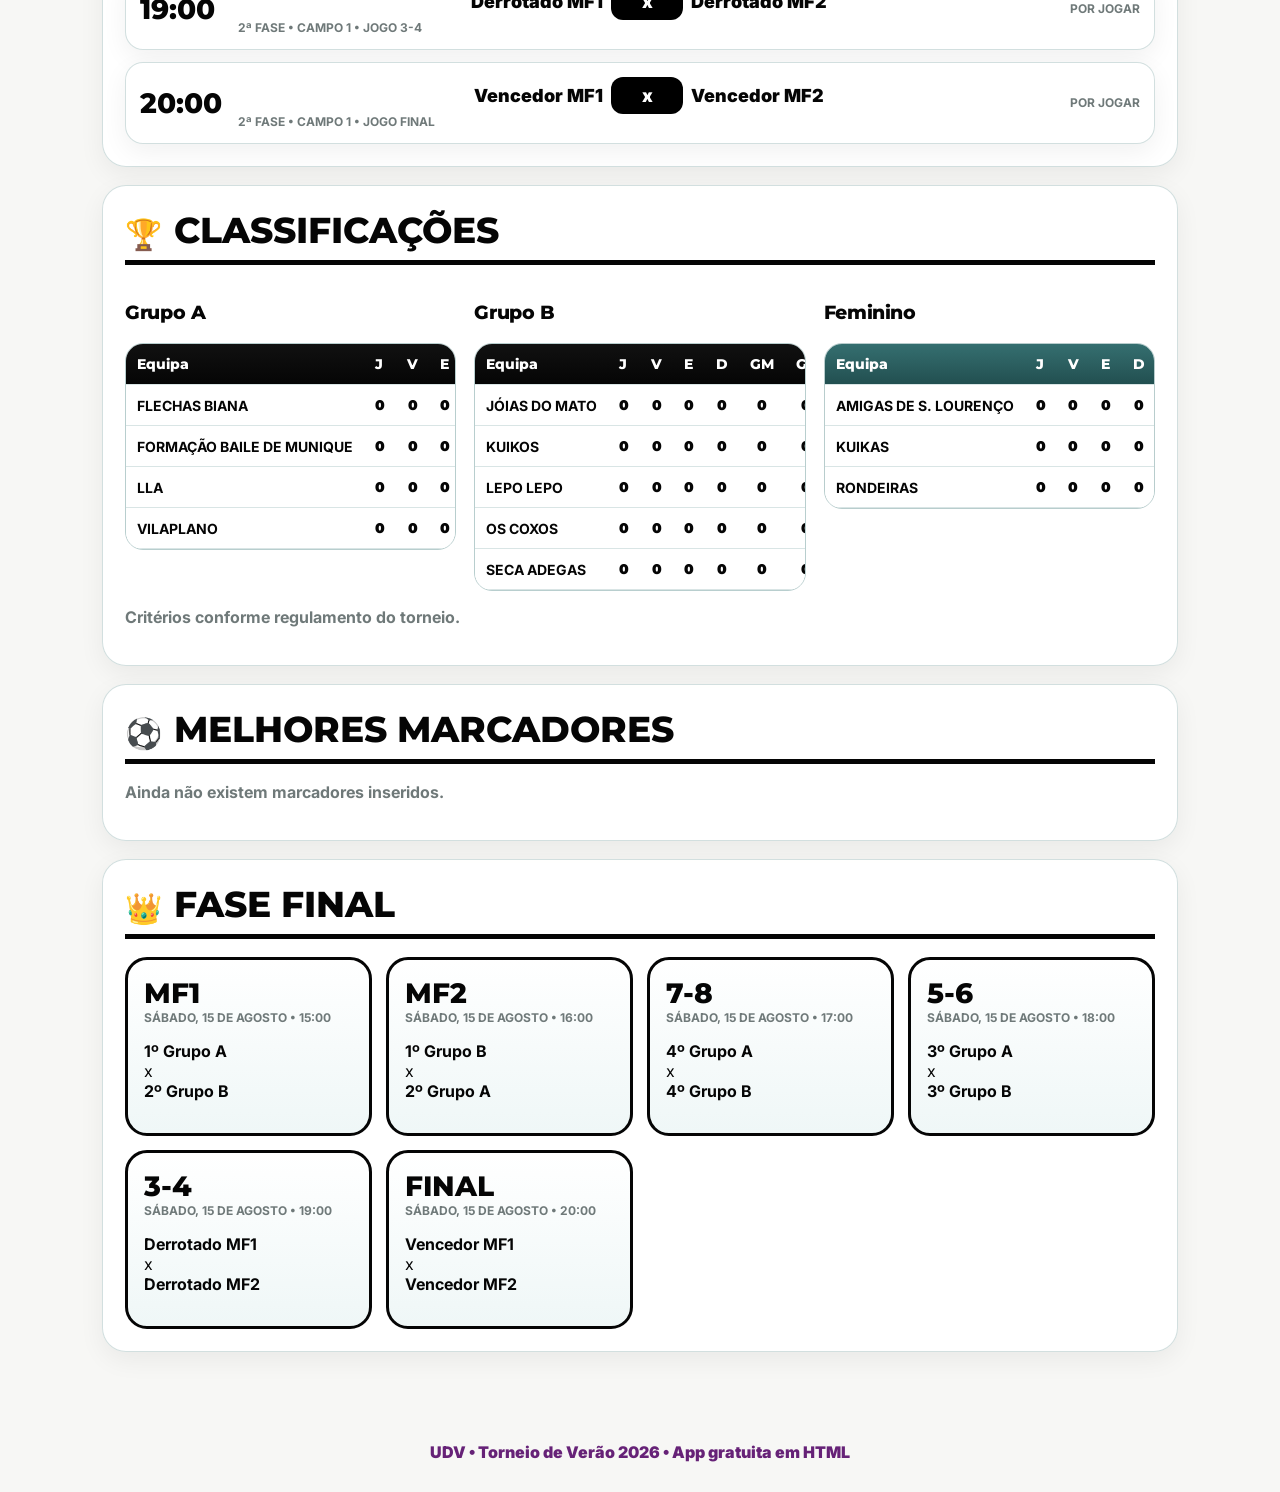
==== commit 6da989be: "Update index.html" ====
--- a/index.html
+++ b/index.html
@@ -37,7 +37,7 @@
     <section class="panel" id="classificacoes">
       <div class="section-title"><span class="icon">&#127942;</span><h2>Classifica&ccedil;&otilde;es</h2></div>
       <div class="standings-grid"><div><h3>Grupo A</h3><div id="standingsA"></div></div><div><h3>Grupo B</h3><div id="standingsB"></div></div><div><h3>Feminino</h3><div id="standingsF"></div></div></div>
-      <p class="hint">Crit&eacute;rios: pontos, diferen&ccedil;a de golos, golos marcados e nome da equipa.</p>
+      <p class="hint">Crit&eacute;rios conforme regulamento do torneio.</p>
     </section>
 
     <section class="panel" id="marcadores">
--- a/css/style.css
+++ b/css/style.css
@@ -177,6 +177,8 @@
 .loader{display:flex;align-items:center;justify-content:center;gap:12px;padding:24px;margin:18px 0;font-weight:800;color:var(--muted)}
 .spinner{width:26px;height:26px;border:4px solid var(--line);border-top-color:var(--teal);border-radius:50%;animation:udv-spin .8s linear infinite}
 .loader.hidden{display:none}
+.spinner-sm{width:16px;height:16px;border-width:3px;vertical-align:middle;margin-right:8px;border-color:rgba(255,255,255,.4);border-top-color:#fff}
+.primary:disabled{opacity:.7;cursor:not-allowed}
 @keyframes udv-spin{to{transform:rotate(360deg)}}
 
 @media(max-width:720px){
